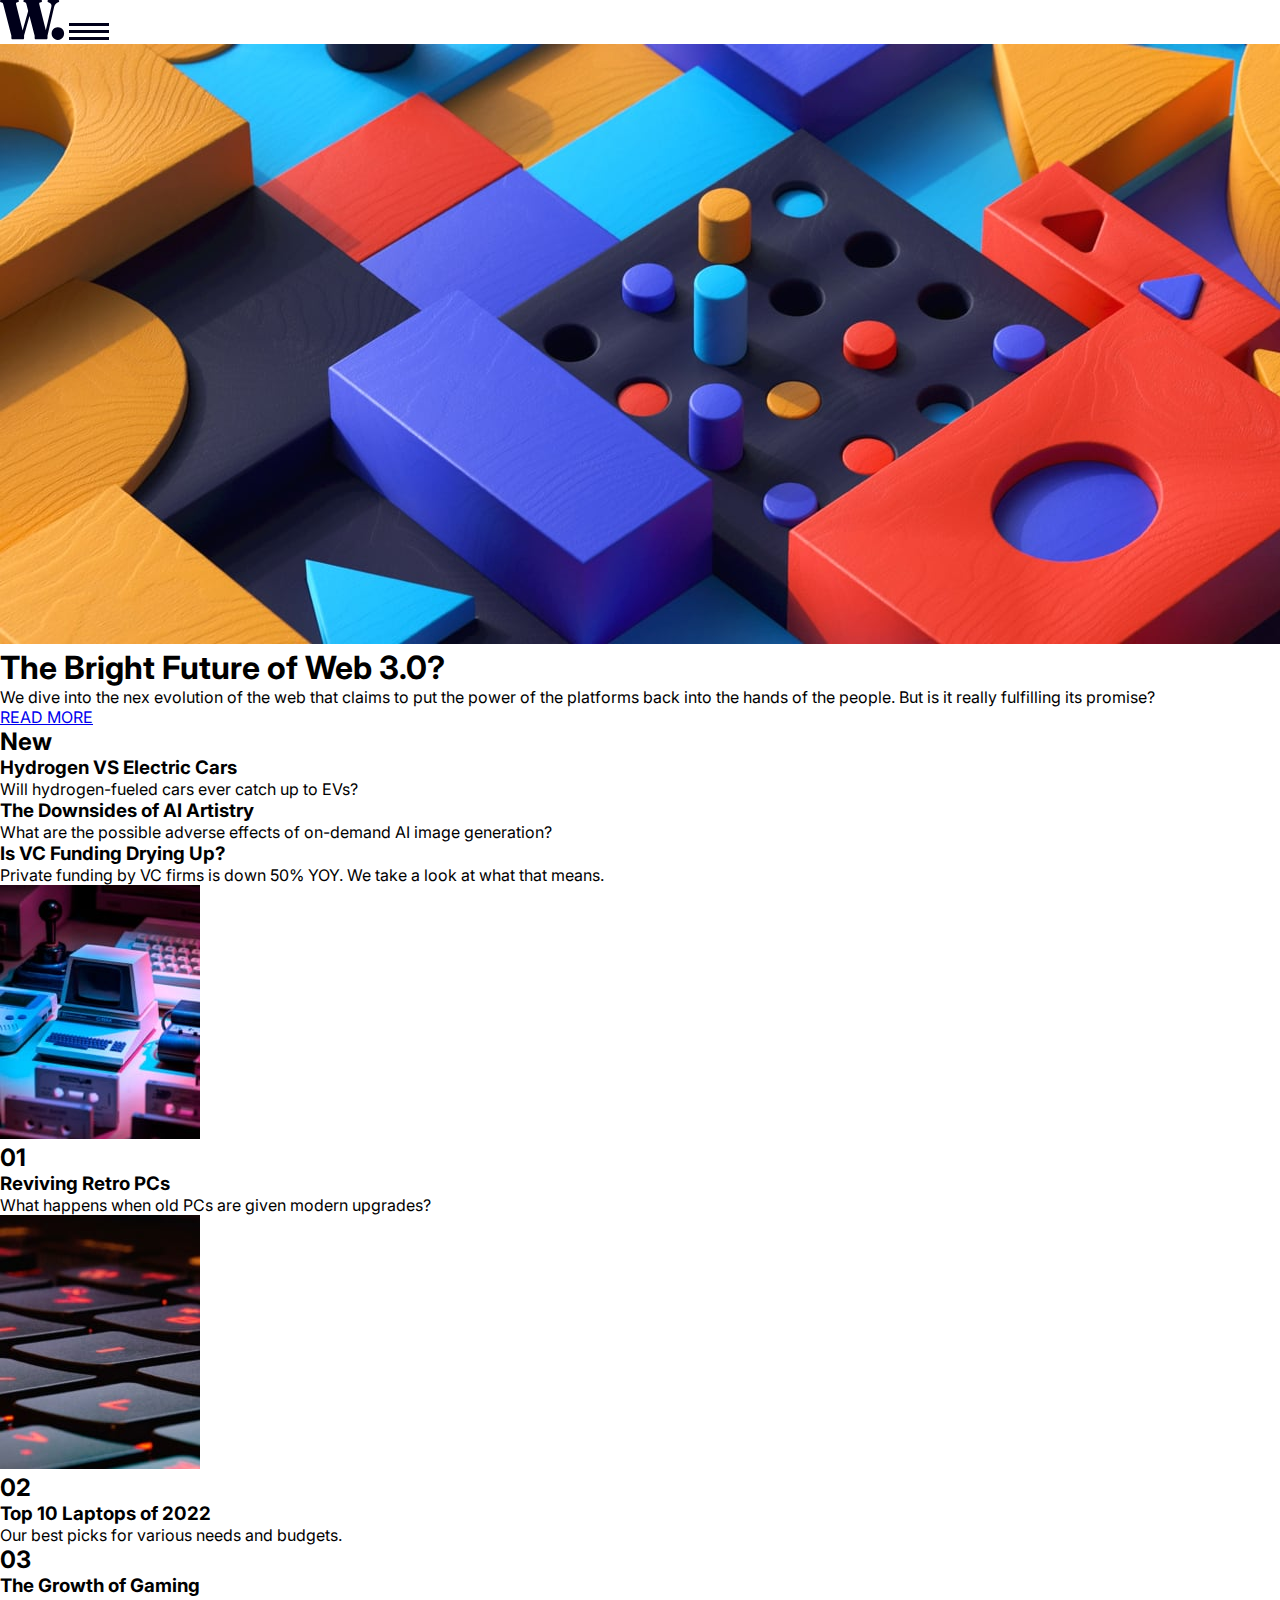
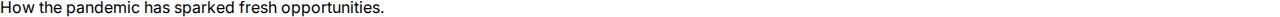
==== homepage.html @ 6d105c5a "new" ====
<!DOCTYPE html>
<html lang="pt-br">
<head>
    <meta charset="UTF-8">
    <meta http-equiv="X-UA-Compatible" content="IE=edge">
    <meta name="viewport" content="width=device-width, initial-scale=1.0">
    <link rel="stylesheet" href="style.css">
    <link rel="shortcut icon" href="images/favicon-32x32.png" type="image/x-icon">
    <title>News Homepage</title>
</head>
<body>
    <header>
        <picture>
            <img src="images/logo.svg" alt="logo">
            <img src="images/icon-menu.svg" alt="menu">
        </picture>
    </header>
    <main>
        <picture>
            <source media="(min-width: 650px )" srcset="images/image-web-3-desktop.jpg">
            <img src="images/image-web-3-mobile.jpg" alt="image">
        </picture>
        <h1>The Bright Future of Web 3.0?</h1>
        <p>
            We dive into the nex evolution of the web that claims to put the power of the platforms back into the hands of the people. But is it really fulfilling its promise?
        </p>
        <a href="#">READ MORE</a>
        <div>
            <h2>New</h2>
            <h3>Hydrogen VS Electric Cars</h3>
            <p>
                Will hydrogen-fueled cars ever catch up to EVs?
            </p>
            <h3>The Downsides of AI Artistry</h3>
            <p>
                What are the possible adverse effects of on-demand AI image generation?
            </p>
            <h3>Is VC Funding Drying Up?</h3>
            <p>
                Private funding by VC firms is down 50% YOY. We take a look at what that means.
            </p>
        </div>
        <div>
            <picture>
                <img src="images/image-retro-pcs.jpg" alt="pic pc">
                <h2>01</h2>
                <h3>Reviving Retro PCs</h3>
                <p>What happens when old PCs are given modern upgrades?</p>
            </picture>
            <picture>
                <img src="images/image-top-laptops.jpg" alt="top laptops">
                <h2>02</h2>
                <h3>Top 10 Laptops of 2022</h3>
                <p>Our best picks for various needs and budgets.</p>
            </picture>
            <picture>
                <h2>03</h2>
                <h3>The Growth of Gaming</h3>
                <p>How the pandemic has sparked fresh opportunities.</p>
            </picture>
        </div>
    </main>
</body>
</html>
---- style.css ----
@charset "UTF-8";

@import url('https://fonts.googleapis.com/css2?family=Inter:wght@400;700;800&display=swap');

*{
    border: 0;
    margin: 0;
    box-sizing: border-box;
    font-family: 'Inter', sans-serif;
}

:root{
--softorange: hsl(35, 77%, 62%);
--softred: hsl(5, 85%, 63%);
--white: hsl(36, 100%, 99%);
--gravishblue: hsl(233, 8%, 79%);
--darkgravishblue: hsl(236, 13%, 42%);
--darkblue: hsl(240, 100%, 5%);
}
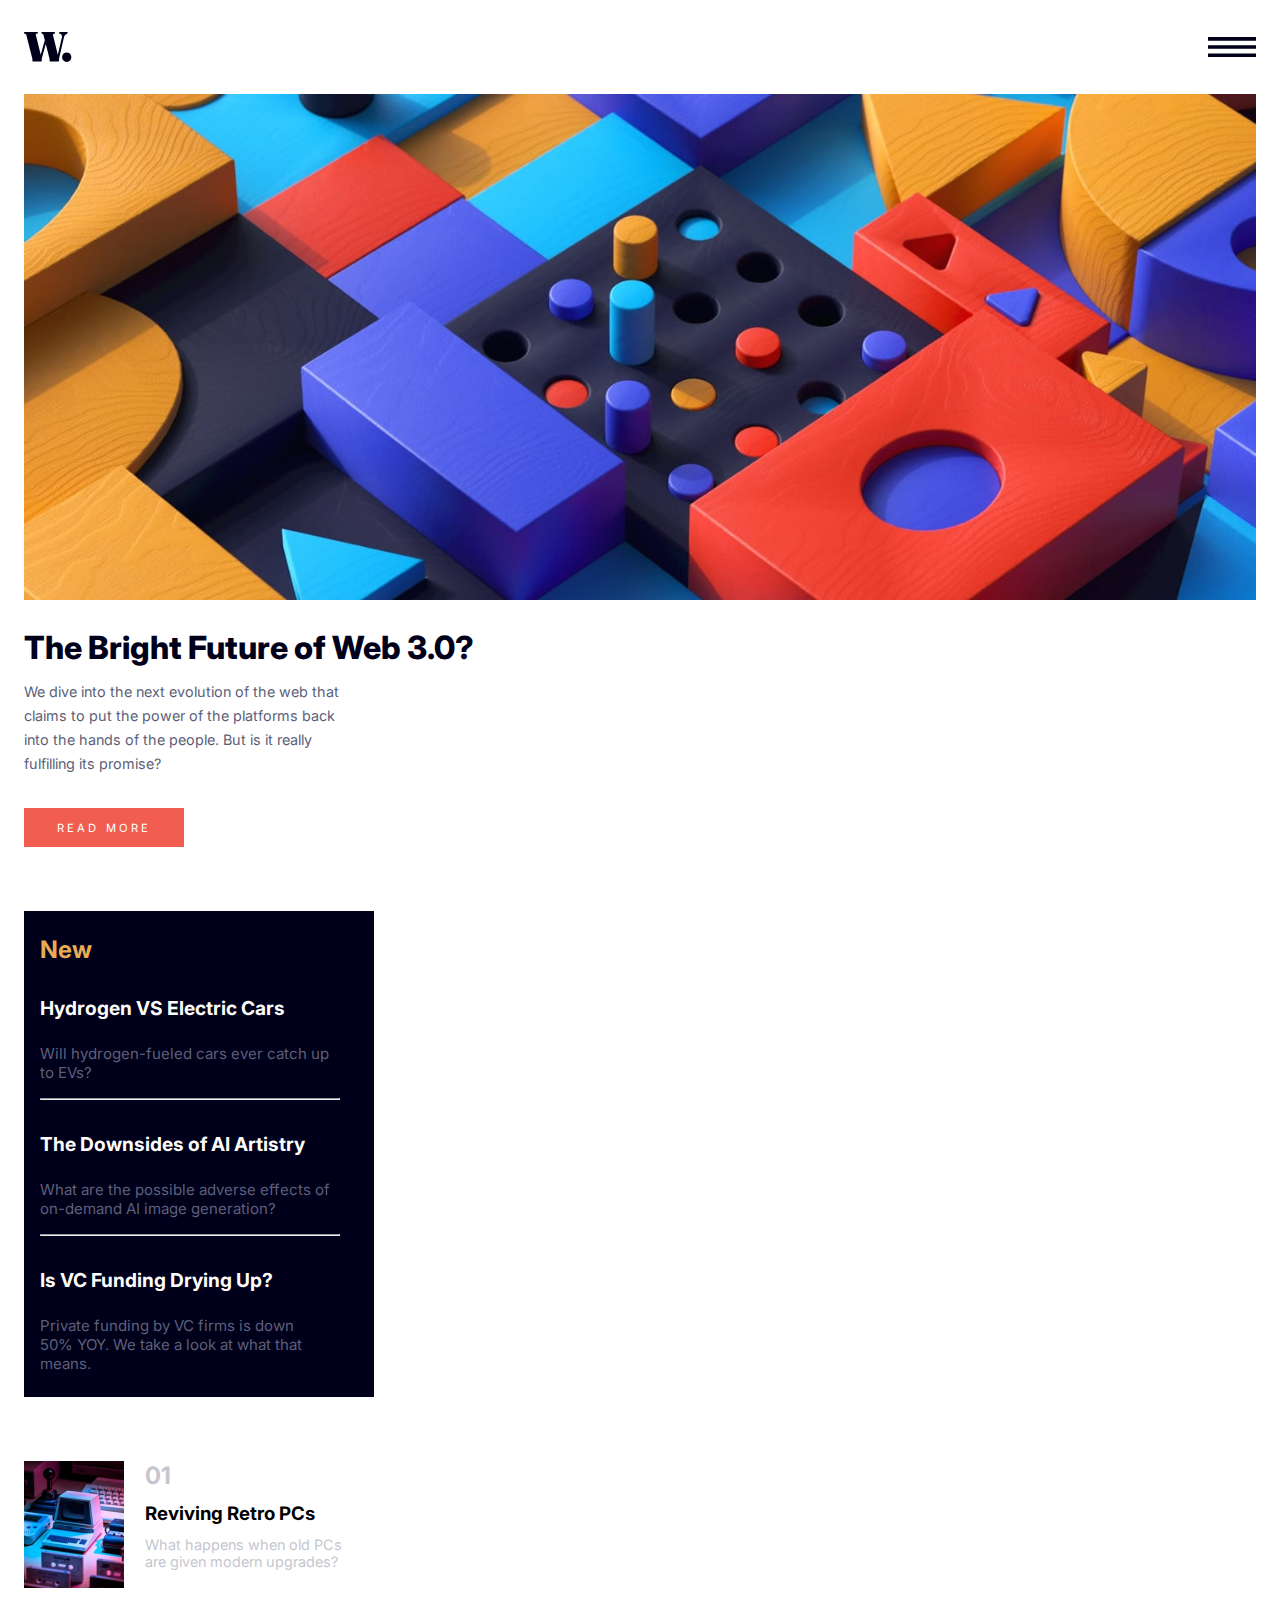
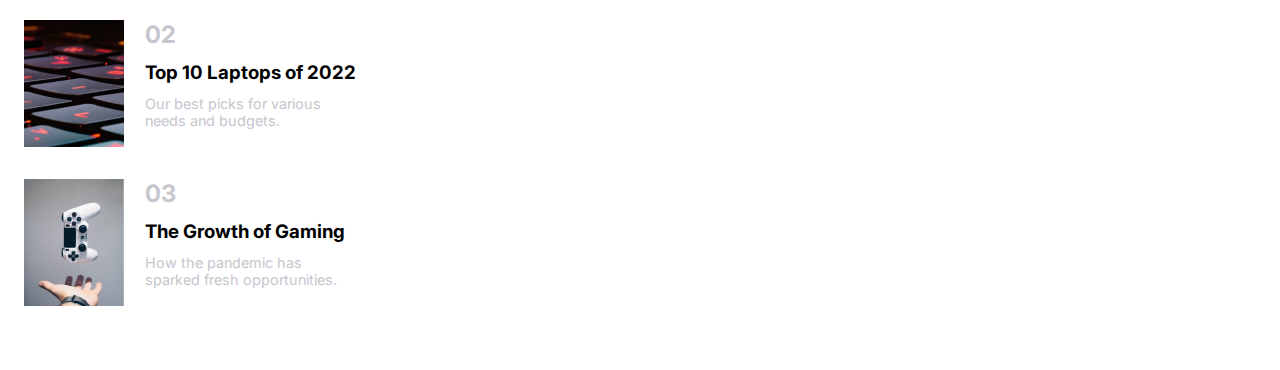
==== commit 6b7be6e7: "update" ====
--- a/homepage.html
+++ b/homepage.html
@@ -10,53 +10,96 @@
 </head>
 <body>
     <header>
-        <picture>
-            <img src="images/logo.svg" alt="logo">
-            <img src="images/icon-menu.svg" alt="menu">
+        <picture class="picheader">
+            <img class="logo" src="images/logo.svg" alt="logo">
+            <img class="menu" src="images/icon-menu.svg" alt="menu">
         </picture>
+        <div class="menutext">
+                <a href="#">Home</a>
+                <a href="#">New</a>
+                <a href="#">Popular</a>
+                <a href="#">Trending</a>
+                <a href="#">Categories</a>
+        </div>
     </header>
     <main>
-        <picture>
-            <source media="(min-width: 650px )" srcset="images/image-web-3-desktop.jpg">
-            <img src="images/image-web-3-mobile.jpg" alt="image">
-        </picture>
-        <h1>The Bright Future of Web 3.0?</h1>
-        <p>
-            We dive into the nex evolution of the web that claims to put the power of the platforms back into the hands of the people. But is it really fulfilling its promise?
-        </p>
-        <a href="#">READ MORE</a>
-        <div>
-            <h2>New</h2>
-            <h3>Hydrogen VS Electric Cars</h3>
-            <p>
-                Will hydrogen-fueled cars ever catch up to EVs?
-            </p>
-            <h3>The Downsides of AI Artistry</h3>
-            <p>
-                What are the possible adverse effects of on-demand AI image generation?
-            </p>
-            <h3>Is VC Funding Drying Up?</h3>
-            <p>
-                Private funding by VC firms is down 50% YOY. We take a look at what that means.
-            </p>
+        <div class="align">
+            <picture>
+                <source media="(min-width: 650px )" class="imgdesk" srcset="images/image-web-3-desktop.jpg">
+                <img class="imgmob" src="images/image-web-3-mobile.jpg" alt="image">
+            </picture>
+            <div class="bgdsk">
+                <div class="infonewdsk">
+                    <h2>New</h2>
+                    <h3>Hydrogen VS Electric Cars</h3>
+                    <p>
+                        Will hydrogen-fueled cars ever catch up to EVs?
+                    </p>
+                    <hr>
+                    <h3>The Downsides of AI Artistry</h3>
+                    <p>
+                        What are the possible adverse effects of on-demand AI image generation?
+                    </p>
+                    <hr>
+                    <h3>Is VC Funding Drying Up?</h3>
+                    <p>
+                        Private funding by VC firms is down 50% YOY. We take a look at what that means.
+                    </p>
+                </div>
+            </div>
         </div>
-        <div>
-            <picture>
+        <div class="maininfo">
+            <h1>The Bright Future of Web 3.0?</h1>
+            <div class="secondinfo">
+                <p class="infotext">
+                    We dive into the next evolution of the web that claims to put the power of the platforms back into the hands of the people. But is it really fulfilling its promise?
+                </p>
+                <a class="readmore" href="#">READ MORE</a>
+            </div>
+        </div>
+        <div class="bgnew">
+            <div class="infonew">
+                <h2>New</h2>
+                <h3>Hydrogen VS Electric Cars</h3>
+                <p>
+                    Will hydrogen-fueled cars ever catch up to EVs?
+                </p>
+                <hr>
+                <h3>The Downsides of AI Artistry</h3>
+                <p>
+                    What are the possible adverse effects of on-demand AI image generation?
+                </p>
+                <hr>
+                <h3>Is VC Funding Drying Up?</h3>
+                <p>
+                    Private funding by VC firms is down 50% YOY. We take a look at what that means.
+                </p>
+            </div>
+        </div>
+        <div class="subinfo">
+            <picture class="pic">
                 <img src="images/image-retro-pcs.jpg" alt="pic pc">
-                <h2>01</h2>
-                <h3>Reviving Retro PCs</h3>
-                <p>What happens when old PCs are given modern upgrades?</p>
+                <div class="textpic">
+                    <h2>01</h2>
+                    <h3>Reviving Retro PCs</h3>
+                    <p>What happens when old PCs are given modern upgrades?</p>
+                </div>
             </picture>
-            <picture>
+            <picture class="pic">
                 <img src="images/image-top-laptops.jpg" alt="top laptops">
-                <h2>02</h2>
-                <h3>Top 10 Laptops of 2022</h3>
-                <p>Our best picks for various needs and budgets.</p>
+                <div class="textpic">
+                    <h2>02</h2>
+                    <h3>Top 10 Laptops of 2022</h3>
+                    <p>Our best picks for various needs and budgets.</p>
+                </div>
             </picture>
-            <picture>
-                <h2>03</h2>
-                <h3>The Growth of Gaming</h3>
-                <p>How the pandemic has sparked fresh opportunities.</p>
+            <picture class="pic">
+                <img src="images/image-gaming-growth.jpg" alt="">
+                <div class="textpic">
+                    <h2>03</h2>
+                    <h3>The Growth of Gaming</h3>
+                    <p>How the pandemic has sparked fresh opportunities.</p>
+                </div>
             </picture>
         </div>
     </main>
--- a/style.css
+++ b/style.css
@@ -3,7 +3,6 @@
 @import url('https://fonts.googleapis.com/css2?family=Inter:wght@400;700;800&display=swap');
 
 *{
-    border: 0;
     margin: 0;
     box-sizing: border-box;
     font-family: 'Inter', sans-serif;
@@ -17,3 +16,252 @@
 --darkgravishblue: hsl(236, 13%, 42%);
 --darkblue: hsl(240, 100%, 5%);
 }
+@media (min-width:375px) and (max-width:1440px) {
+    body{
+        margin: 2rem 1.5rem;
+        min-height: 100vh;
+        display: flex;
+        flex-direction: column;
+    }
+    main{
+        display: flex;
+        flex-direction: column;
+        justify-content: center;
+    }
+    header > .picheader{
+        display: flex;
+        justify-content: space-between;
+        align-items: center;
+    }
+    .bgdsk{
+        display: none;
+    }
+    .menutext{
+        display: none;
+    }
+    .logo, .menu{
+        display: block;
+        width: 3rem;
+        margin-bottom: 2rem;
+    }
+    .imgmob{
+        display: flex;
+        align-items: center;
+        justify-content: center;
+        width: 100%;
+        margin-bottom: 2rem;
+    }
+    .maininfo{
+        margin-bottom: 2rem;
+        margin-right: 2rem;
+    }
+    h1{
+        font-weight: 800;
+        max-width: 80%;
+        color: var(--darkblue);
+        line-height: 2rem;
+        margin-bottom: 1rem;
+    }
+    .secondinfo{
+        display: flex;
+        flex-direction: column;
+    }
+    .infotext{
+        font-size: 0.9rem;
+        color: var(--darkgravishblue);
+        line-height: 1.5rem;
+        width: 20rem;
+        margin-bottom: 2rem;
+    }
+    .readmore{
+        text-align: center;
+        text-decoration: none;
+        color: white;
+        background-color: var(--softred);
+        padding: 0.8rem 2rem;
+        width: 10rem;
+        font-size: 0.7rem;
+        letter-spacing: 0.2rem;
+        margin-bottom: 2rem;
+    }
+    .bgnew{
+        background-color: var(--darkblue);
+        max-width: 350px;
+        margin-bottom: 4rem;
+    }
+    hr{
+        max-width: 300px;
+    }
+    .infonew{
+        margin: 1.5rem 1rem;
+    }
+    .infonew h2{
+        color: var(--softorange);
+        margin-bottom: 1rem;
+        font-weight: 700;
+    }
+    .infonew h3{
+        color:var(--white);
+        font-size: 1.2rem;
+        margin: 2rem 0 1.5rem 0;
+    }
+    .infonew p{
+        color: var(--darkgravishblue);
+        margin-bottom: 1rem;
+        font-size: 0.94rem;
+        max-width: 290px;
+    }
+    .subinfo img{
+        max-width: 100px;
+        margin-right: 1.3rem;
+    }
+    .pic{
+        display: flex;
+        margin-bottom: 2rem;
+    }
+    .subinfo h2{
+        color: var(--gravishblue);
+    }
+    .subinfo h3, h2{
+        margin-bottom: 0.7rem;
+    }
+    .subinfo p{
+        color: var(--gravishblue);
+        font-size: 0.9rem;
+        max-width: 200px;
+
+    }
+}
+
+
+
+
+
+/* ---------- DESKTOP ------------- */
+
+
+
+
+
+@media (min-width:1440px) {
+    body{
+        margin: 5rem 5rem;
+        min-height: 100vh;
+    }
+    main{
+        display: flex;
+        flex-direction: column;
+        justify-content: center;
+    }
+    .menu{
+        display: none;
+    }
+    header{
+        display: flex;
+        justify-content: space-between;
+        align-items: center;
+        margin-bottom: 2rem;
+    }
+    .menutext a{
+        text-decoration: none;
+        color: var(--darkgravishblue);
+        font-size: 1.3rem;
+        margin-right: 0.9rem;
+    }
+    .imgmob{
+        margin-right: 1.5rem;
+        max-width: 70rem;
+        margin-bottom: 1rem;
+    }
+    .align{
+        display: flex;
+        flex-direction: row;
+        justify-content: center;
+    }
+    .bgdsk{
+        background-color: var(--darkblue);
+        width: 450px;
+        height: 700px;
+        padding: 0.5rem;
+    }
+    hr{
+        width: 350px;
+    }
+    .infonewdsk{
+        margin: 1.5rem 1rem;
+    }
+    .infonewdsk h2{
+        color: var(--softorange);
+        margin-bottom: 1rem;
+        font-weight: 700;
+    }
+    .infonewdsk h3{
+        color:var(--white);
+        font-size: 1.2rem;
+        margin: 2rem 0 1.5rem 0;
+    }
+    .infonewdsk p{
+        color: var(--darkgravishblue);
+        margin-bottom: 1rem;
+        font-size: 0.94rem;
+        max-width: 290px;
+    }
+    .maininfo{
+        display: flex;
+        align-items: center;
+        margin-bottom: 2rem;
+        max-width: 780px;
+    }
+    h1{
+        font-size: 3rem;
+        font-weight: 800;
+        width: 250px;
+        margin-right: 2rem;
+    }
+    .infotext{
+        font-size: 0.9rem;
+        color: var(--darkgravishblue);
+        line-height: 1.5rem;
+        width: 20rem;
+        margin-bottom: 2rem;
+    }
+    .readmore{
+        text-align: center;
+        text-decoration: none;
+        color: white;
+        background-color: var(--softred);
+        padding: 0.8rem 2rem;
+        width: 10rem;
+        font-size: 0.7rem;
+        letter-spacing: 0.2rem;
+        margin-bottom: 2rem;
+    }
+    .bgnew{
+        display: none;
+    }
+    
+    .subinfo{
+        display: flex;
+        justify-content: space-evenly;
+    }
+    .subinfo img{
+        max-width: 100px;
+        margin-right: 1.3rem;
+    }
+    .pic{
+        display: flex;
+        margin-bottom: 2rem;
+    }
+    .subinfo h2{
+        color: var(--gravishblue);
+    }
+    .subinfo h3, h2{
+        margin-bottom: 0.7rem;
+    }
+    .subinfo p{
+        color: var(--gravishblue);
+        font-size: 0.9rem;
+        max-width: 200px;
+    }
+
+}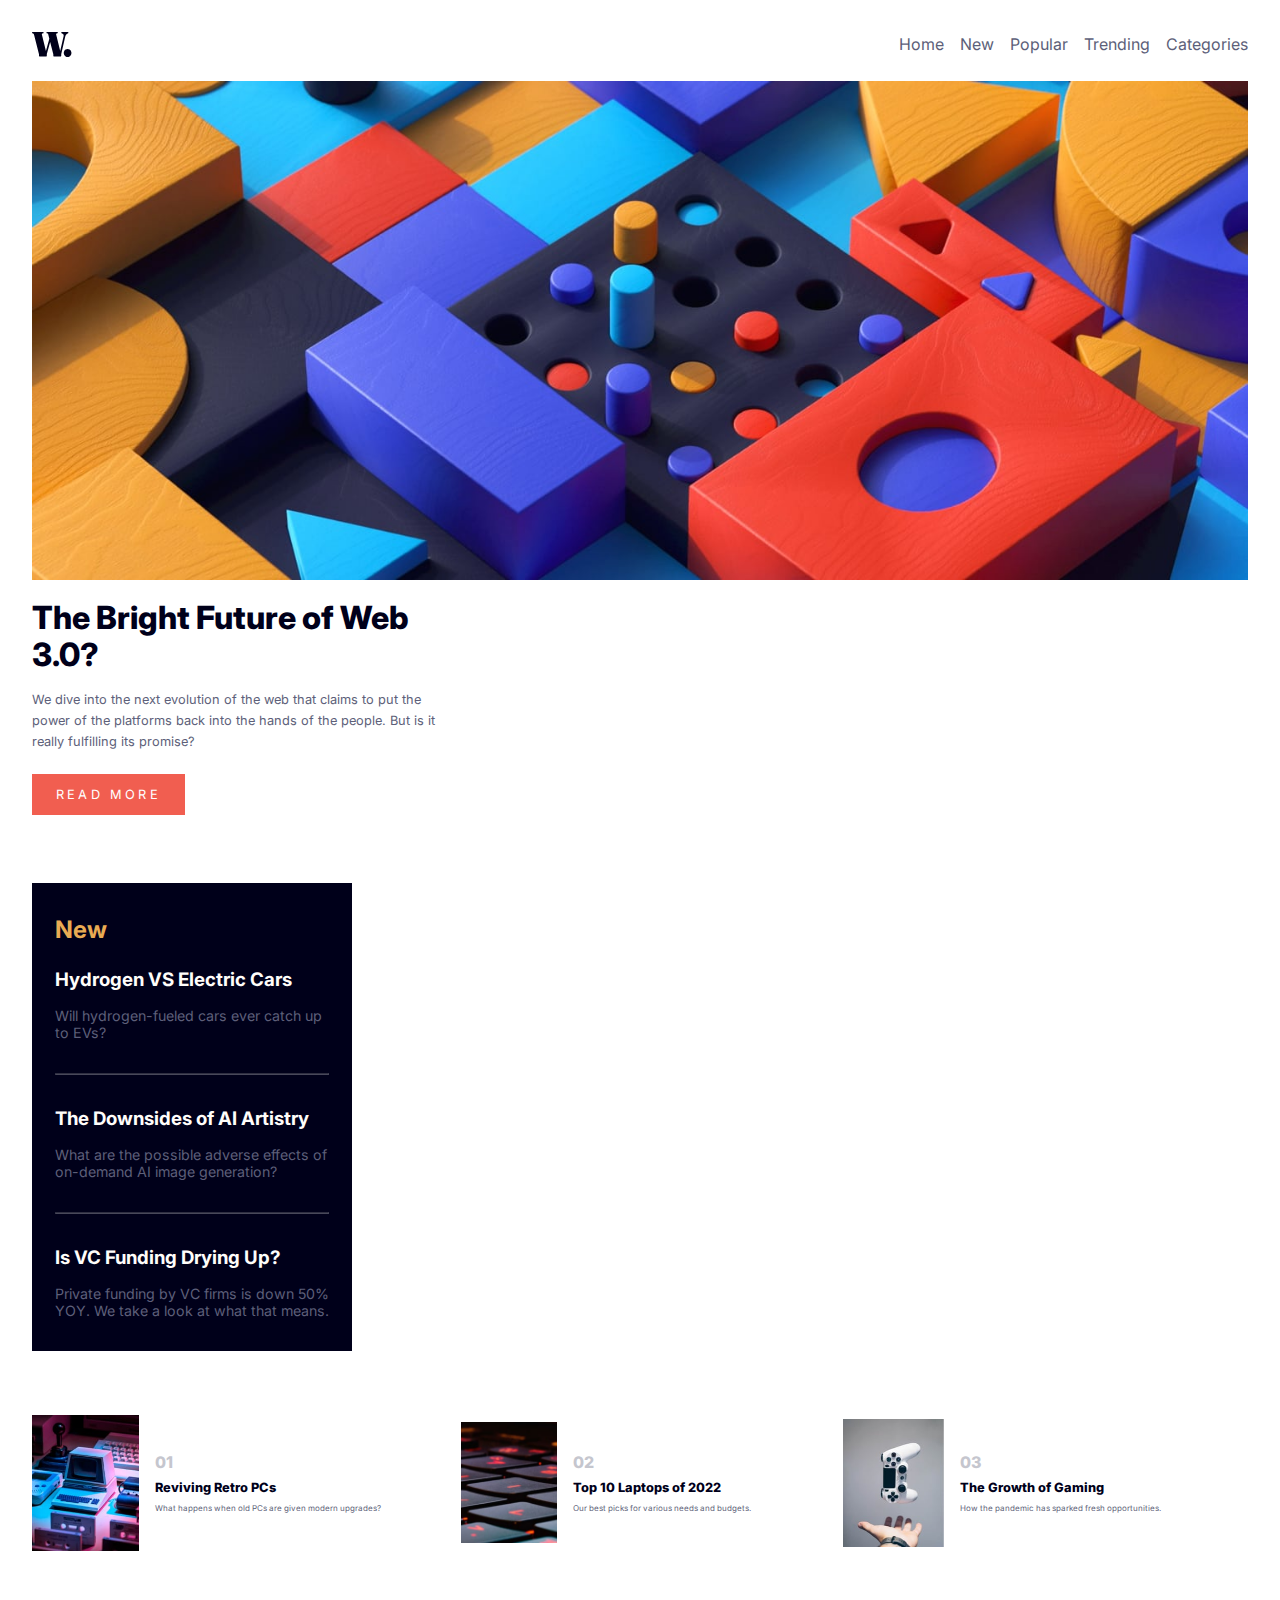
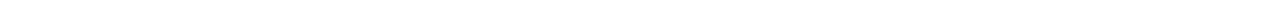
==== commit 7d0a25bc: "last update" ====
--- a/homepage.html
+++ b/homepage.html
@@ -10,44 +10,21 @@
 </head>
 <body>
     <header>
-        <picture class="picheader">
-            <img class="logo" src="images/logo.svg" alt="logo">
-            <img class="menu" src="images/icon-menu.svg" alt="menu">
-        </picture>
+        <img class="logo" src="images/logo.svg" alt="logo">
+        <img class="menu" src="images/icon-menu.svg" alt="menu">
         <div class="menutext">
-                <a href="#">Home</a>
-                <a href="#">New</a>
-                <a href="#">Popular</a>
-                <a href="#">Trending</a>
-                <a href="#">Categories</a>
+            <a href="#">Home</a>
+            <a href="#">New</a>
+            <a href="#">Popular</a>
+            <a href="#">Trending</a>
+            <a href="#">Categories</a>
         </div>
     </header>
     <main>
-        <div class="align">
-            <picture>
-                <source media="(min-width: 650px )" class="imgdesk" srcset="images/image-web-3-desktop.jpg">
-                <img class="imgmob" src="images/image-web-3-mobile.jpg" alt="image">
-            </picture>
-            <div class="bgdsk">
-                <div class="infonewdsk">
-                    <h2>New</h2>
-                    <h3>Hydrogen VS Electric Cars</h3>
-                    <p>
-                        Will hydrogen-fueled cars ever catch up to EVs?
-                    </p>
-                    <hr>
-                    <h3>The Downsides of AI Artistry</h3>
-                    <p>
-                        What are the possible adverse effects of on-demand AI image generation?
-                    </p>
-                    <hr>
-                    <h3>Is VC Funding Drying Up?</h3>
-                    <p>
-                        Private funding by VC firms is down 50% YOY. We take a look at what that means.
-                    </p>
-                </div>
-            </div>
-        </div>
+        <picture>
+            <source media="(max-width: 650px )" class="imgdesk" srcset="images/image-web-3-mobile.jpg">
+            <img class="imgmob" src="images/image-web-3-desktop.jpg" alt="image">
+        </picture>
         <div class="maininfo">
             <h1>The Bright Future of Web 3.0?</h1>
             <div class="secondinfo">
@@ -77,30 +54,30 @@
             </div>
         </div>
         <div class="subinfo">
-            <picture class="pic">
+            <div class="pic">
                 <img src="images/image-retro-pcs.jpg" alt="pic pc">
                 <div class="textpic">
-                    <h2>01</h2>
-                    <h3>Reviving Retro PCs</h3>
+                    <p class="number">01</p>
+                    <h2>Reviving Retro PCs</h2>
                     <p>What happens when old PCs are given modern upgrades?</p>
                 </div>
-            </picture>
-            <picture class="pic">
+            </div>
+            <div class="pic">
                 <img src="images/image-top-laptops.jpg" alt="top laptops">
                 <div class="textpic">
-                    <h2>02</h2>
-                    <h3>Top 10 Laptops of 2022</h3>
+                    <p class="number">02</p>
+                    <h2>Top 10 Laptops of 2022</h2>
                     <p>Our best picks for various needs and budgets.</p>
                 </div>
-            </picture>
-            <picture class="pic">
+            </div>
+            <div class="pic">
                 <img src="images/image-gaming-growth.jpg" alt="">
                 <div class="textpic">
-                    <h2>03</h2>
-                    <h3>The Growth of Gaming</h3>
+                    <p class="number">03</p>
+                    <h2>The Growth of Gaming</h2>
                     <p>How the pandemic has sparked fresh opportunities.</p>
                 </div>
-            </picture>
+            </div>
         </div>
     </main>
 </body>
--- a/style.css
+++ b/style.css
@@ -16,252 +16,242 @@
 --darkgravishblue: hsl(236, 13%, 42%);
 --darkblue: hsl(240, 100%, 5%);
 }
-@media (min-width:375px) and (max-width:1440px) {
+
+/* ---------- MOBILE 375px CONFIG ---------- */ 
+
+@media (min-width:375px){
+
+ /* ------------ HEADER + IMG ------------ */
+
     body{
-        margin: 2rem 1.5rem;
-        min-height: 100vh;
         display: flex;
         flex-direction: column;
-    }
-    main{
-        display: flex;
-        flex-direction: column;
-        justify-content: center;
-    }
-    header > .picheader{
-        display: flex;
-        justify-content: space-between;
-        align-items: center;
-    }
-    .bgdsk{
-        display: none;
+        margin: 2rem;
     }
     .menutext{
         display: none;
     }
+    header{
+        display: flex;
+        justify-content: space-between;
+        align-items: center;
+    }
     .logo, .menu{
-        display: block;
-        width: 3rem;
-        margin-bottom: 2rem;
+        width: 2.5rem;
+        margin-bottom: 1.5rem;
     }
     .imgmob{
-        display: flex;
-        align-items: center;
-        justify-content: center;
         width: 100%;
-        margin-bottom: 2rem;
-    }
-    .maininfo{
-        margin-bottom: 2rem;
-        margin-right: 2rem;
-    }
-    h1{
-        font-weight: 800;
-        max-width: 80%;
+        margin-bottom: 1rem;
+    }
+
+/* ---------- MAIN TEXT + BUTTON ---------- */
+
+    .maininfo h1{
+        width: 80%;
+        font-weight: 800;
         color: var(--darkblue);
-        line-height: 2rem;
-        margin-bottom: 1rem;
+        margin-bottom: 1rem;
+        line-height: 1.9rem;
     }
     .secondinfo{
-        display: flex;
-        flex-direction: column;
+        margin-bottom: 5rem;
     }
     .infotext{
-        font-size: 0.9rem;
-        color: var(--darkgravishblue);
-        line-height: 1.5rem;
-        width: 20rem;
-        margin-bottom: 2rem;
+        color: var(--darkgravishblue);
+        width: 95%;
+        font-size: 0.8rem;
+        line-height: 1.2rem;
+        margin-bottom: 1.9rem;
     }
     .readmore{
-        text-align: center;
+        letter-spacing: 0.2rem;
+        font-size: 0.8rem;
         text-decoration: none;
         color: white;
         background-color: var(--softred);
-        padding: 0.8rem 2rem;
-        width: 10rem;
-        font-size: 0.7rem;
-        letter-spacing: 0.2rem;
-        margin-bottom: 2rem;
-    }
+        padding: 0.8rem 1.5rem;
+    }
+    .readmore:hover{
+        background-color: var(--darkblue);
+        cursor: pointer;
+    }
+
+/* ------------ INFO NEW ------------ */  
+    
     .bgnew{
         background-color: var(--darkblue);
-        max-width: 350px;
+        max-width: 320px;
         margin-bottom: 4rem;
     }
-    hr{
-        max-width: 300px;
-    }
     .infonew{
-        margin: 1.5rem 1rem;
+        padding: 0.5rem 0.8rem;
+        max-width: 300px;
+        margin: auto;
     }
     .infonew h2{
         color: var(--softorange);
-        margin-bottom: 1rem;
-        font-weight: 700;
+        margin: 1.5rem 0;
     }
     .infonew h3{
-        color:var(--white);
-        font-size: 1.2rem;
-        margin: 2rem 0 1.5rem 0;
+        color: var(--white);
+        margin-bottom: 1rem;
     }
     .infonew p{
         color: var(--darkgravishblue);
-        margin-bottom: 1rem;
-        font-size: 0.94rem;
-        max-width: 290px;
+        margin-bottom: 1.5rem;
+        font-size: 0.89rem;
+    }
+    hr{
+        max-width: 300px;
+        margin: 2rem 0;
+        opacity: 0.3;
+    }
+
+/* ------------ INFO IMG ------------ */ 
+    .subinfo{
+        font-size: 0.8rem;
+        color: var(--darkgravishblue);
+        font-weight: 400;
+        
     }
     .subinfo img{
-        max-width: 100px;
-        margin-right: 1.3rem;
+        width: 25%;
+        margin-right: 1rem;
     }
     .pic{
         display: flex;
+        align-items: center;
         margin-bottom: 2rem;
     }
+    .number{
+        color: var(--gravishblue);
+        font-size: 1.5rem;
+        font-weight: 800;
+        margin-bottom: 0.5rem;
+    }
     .subinfo h2{
-        color: var(--gravishblue);
-    }
-    .subinfo h3, h2{
-        margin-bottom: 0.7rem;
-    }
-    .subinfo p{
-        color: var(--gravishblue);
-        font-size: 0.9rem;
-        max-width: 200px;
-
-    }
-}
-
-
-
-
-
-/* ---------- DESKTOP ------------- */
-
-
-
-
-
-@media (min-width:1440px) {
+        font-size: 1rem;
+        font-weight: 800;
+        color: var(--darkblue);
+        margin-bottom: 0.5rem;
+    }
+}
+
+/* ------------ INFO IMG ------------ */ 
+/* ---------- MOBILE 650px CONFIG ---------- */
+
+@media (min-width:650px) {
     body{
-        margin: 5rem 5rem;
-        min-height: 100vh;
-    }
-    main{
         display: flex;
         flex-direction: column;
-        justify-content: center;
+        margin: 2rem;
+    }
+    .menutext{
+        display: flex;
+    }
+    header{
+        display: flex;
+        align-items: center;
+    }
+    .menutext a{
+        margin-bottom: 1.5rem;
+        text-decoration: none;
+        margin-left: 1rem;
+        color: var(--darkgravishblue);
     }
     .menu{
         display: none;
     }
-    header{
-        display: flex;
-        justify-content: space-between;
+    .subinfo img{
+        max-width: 40%;
+        margin-right: 1rem;
+    }
+    .subinfo{
+        display: flex;
+        font-size: 0.5rem;
+        color: var(--darkgravishblue);
+        font-weight: 400; 
+    }
+    .pic{
+        display: flex;
         align-items: center;
         margin-bottom: 2rem;
     }
-    .menutext a{
-        text-decoration: none;
-        color: var(--darkgravishblue);
-        font-size: 1.3rem;
-        margin-right: 0.9rem;
-    }
-    .imgmob{
-        margin-right: 1.5rem;
-        max-width: 70rem;
-        margin-bottom: 1rem;
-    }
-    .align{
-        display: flex;
-        flex-direction: row;
-        justify-content: center;
-    }
-    .bgdsk{
-        background-color: var(--darkblue);
-        width: 450px;
-        height: 700px;
-        padding: 0.5rem;
-    }
-    hr{
-        width: 350px;
-    }
-    .infonewdsk{
-        margin: 1.5rem 1rem;
-    }
-    .infonewdsk h2{
-        color: var(--softorange);
-        margin-bottom: 1rem;
-        font-weight: 700;
-    }
-    .infonewdsk h3{
-        color:var(--white);
-        font-size: 1.2rem;
-        margin: 2rem 0 1.5rem 0;
-    }
-    .infonewdsk p{
-        color: var(--darkgravishblue);
-        margin-bottom: 1rem;
-        font-size: 0.94rem;
-        max-width: 290px;
-    }
-    .maininfo{
-        display: flex;
-        align-items: center;
-        margin-bottom: 2rem;
-        max-width: 780px;
-    }
-    h1{
-        font-size: 3rem;
-        font-weight: 800;
-        width: 250px;
-        margin-right: 2rem;
+    .number{
+        color: var(--gravishblue);
+        font-size: 1rem;
+        font-weight: 800;
+        margin-bottom: 0.5rem;
+    }
+    .subinfo h2{
+        font-size: 0.8rem;
+        font-weight: 800;
+        color: var(--darkblue);
+        margin-bottom: 0.5rem;
+    }
+} 
+
+/* ---------- MOBILE 950px CONFIG ---------- */
+
+@media (min-width:950px) {
+    
+
+/* ---------- MAIN TEXT + BUTTON ---------- */
+
+    .maininfo h1{
+        width: 35%;
+        line-height: 2.3rem;
     }
     .infotext{
-        font-size: 0.9rem;
-        color: var(--darkgravishblue);
-        line-height: 1.5rem;
-        width: 20rem;
-        margin-bottom: 2rem;
+        width: 35%;
+        line-height: 1.3rem;
     }
     .readmore{
-        text-align: center;
+        letter-spacing: 0.2rem;
+        font-size: 0.8rem;
         text-decoration: none;
         color: white;
         background-color: var(--softred);
-        padding: 0.8rem 2rem;
-        width: 10rem;
-        font-size: 0.7rem;
-        letter-spacing: 0.2rem;
-        margin-bottom: 2rem;
-    }
+        padding: 0.8rem 1.5rem;
+    }
+    .readmore:hover{
+        background-color: var(--darkblue);
+        cursor: pointer;
+    }
+
+/* ---------- INFO NEW ---------- */
     .bgnew{
-        display: none;
-    }
-    
-    .subinfo{
-        display: flex;
-        justify-content: space-evenly;
-    }
-    .subinfo img{
-        max-width: 100px;
-        margin-right: 1.3rem;
-    }
-    .pic{
-        display: flex;
-        margin-bottom: 2rem;
-    }
-    .subinfo h2{
-        color: var(--gravishblue);
-    }
-    .subinfo h3, h2{
-        margin-bottom: 0.7rem;
-    }
-    .subinfo p{
-        color: var(--gravishblue);
-        font-size: 0.9rem;
-        max-width: 200px;
-    }
-
-}+        background-color: var(--darkblue);
+        max-width: 320px;
+        margin-bottom: 4rem;
+    }
+    .infonew{
+        padding: 0.5rem 0.8rem;
+        max-width: 300px;
+        margin: auto;
+    }
+    .infonew h2{
+        color: var(--softorange);
+        margin: 1.5rem 0;
+    }
+    .infonew h3{
+        color: var(--white);
+        margin-bottom: 1rem;
+    }
+    .infonew p{
+        color: var(--darkgravishblue);
+        margin-bottom: 1.5rem;
+        font-size: 0.89rem;
+    }
+    hr{
+        max-width: 300px;
+        margin: 2rem 0;
+        opacity: 0.3;
+    }
+}
+/* ---------- MOBILE 950px CONFIG ---------- */
+
+@media (min-width:1440px) {
+   
+}
